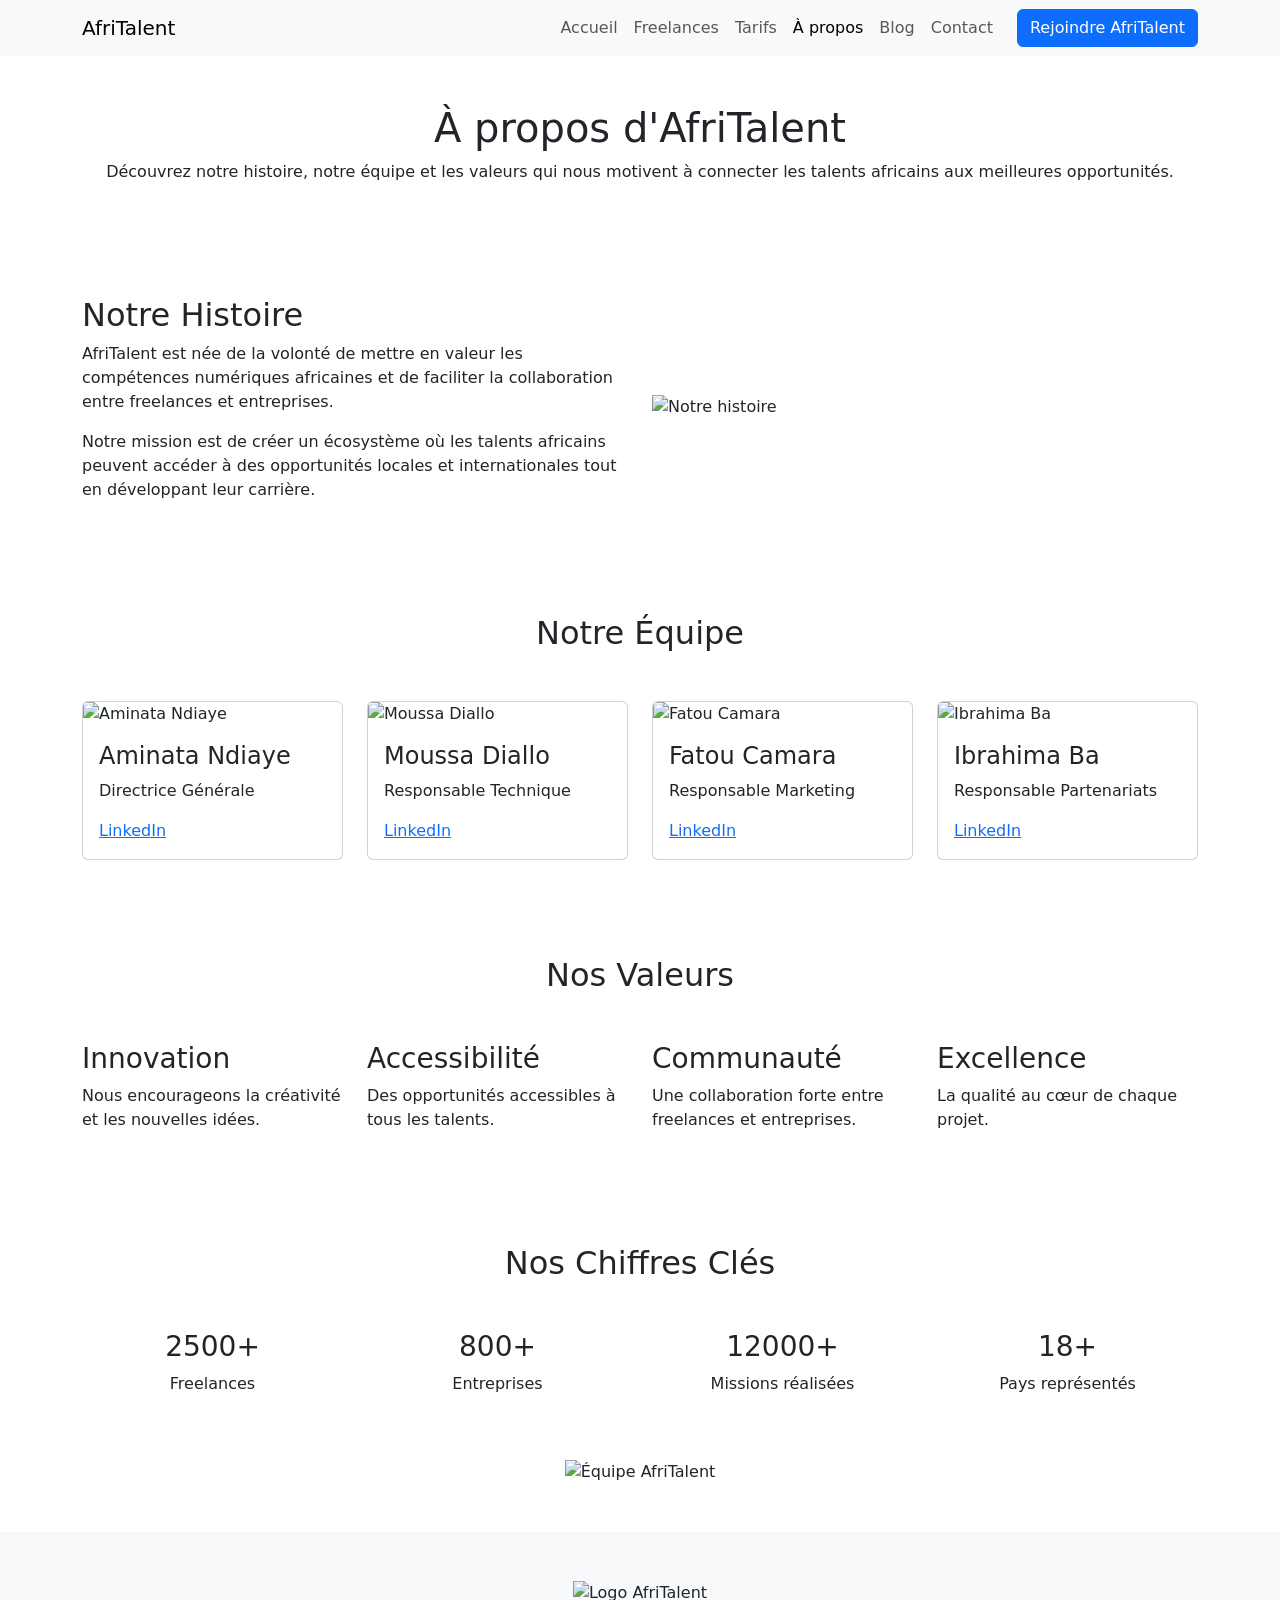
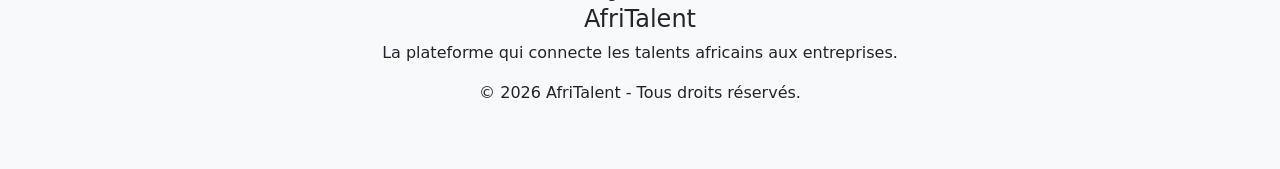
==== about.html @ b0c1ac24 "HTML : structure complète des 5 pages avec sections et contenu texte" ====
<!DOCTYPE html>
<html lang="fr">
<head>
    <meta charset="UTF-8">
    <meta name="viewport" content="width=device-width, initial-scale=1.0">
    <title>AfriTalent - À propos</title>

    <link href="https://cdn.jsdelivr.net/npm/bootstrap@5.3.3/dist/css/bootstrap.min.css" rel="stylesheet">
</head>
<body>

<header>
    <nav class="navbar navbar-expand-lg navbar-light bg-light">
        <div class="container">

            <a class="navbar-brand" href="index.html">AfriTalent</a>

            <button class="navbar-toggler" type="button" data-bs-toggle="collapse" data-bs-target="#menu">
                <span class="navbar-toggler-icon"></span>
            </button>

            <div class="collapse navbar-collapse" id="menu">

                <ul class="navbar-nav ms-auto">
                    <li class="nav-item"><a class="nav-link" href="index.html">Accueil</a></li>
                    <li class="nav-item"><a class="nav-link" href="freelances.html">Freelances</a></li>
                    <li class="nav-item"><a class="nav-link" href="tarifs.html">Tarifs</a></li>
                    <li class="nav-item"><a class="nav-link active" href="about.html">À propos</a></li>
                    <li class="nav-item"><a class="nav-link" href="#">Blog</a></li>
                    <li class="nav-item"><a class="nav-link" href="contact.html">Contact</a></li>
                </ul>

                <a href="#" class="btn btn-primary ms-3">
                    Rejoindre AfriTalent
                </a>

            </div>
        </div>
    </nav>
</header>

<main>

    <!-- HERO -->
    <section class="container py-5 text-center">

        <h1>À propos d'AfriTalent</h1>

        <p>
            Découvrez notre histoire, notre équipe et les valeurs
            qui nous motivent à connecter les talents africains
            aux meilleures opportunités.
        </p>

    </section>

    <!-- NOTRE HISTOIRE -->
    <section class="container py-5">

        <div class="row align-items-center">

            <div class="col-lg-6">

                <h2>Notre Histoire</h2>

                <p>
                    AfriTalent est née de la volonté de mettre en valeur
                    les compétences numériques africaines et de faciliter
                    la collaboration entre freelances et entreprises.
                </p>

                <p>
                    Notre mission est de créer un écosystème où les talents
                    africains peuvent accéder à des opportunités locales et
                    internationales tout en développant leur carrière.
                </p>

            </div>

            <div class="col-lg-6">

                <img src="images/notre-histoire.jpg"
                     alt="Notre histoire"
                     class="img-fluid">

            </div>

        </div>

    </section>

    <!-- ÉQUIPE -->
    <section class="container py-5">

        <h2 class="text-center mb-5">Notre Équipe</h2>

        <div class="row g-4">

            <div class="col-lg-3 col-md-6">
                <article class="card">
                    <img src="images/team1.jpg" alt="Aminata Ndiaye" class="card-img-top">
                    <div class="card-body">
                        <h4>Aminata Ndiaye</h4>
                        <p>Directrice Générale</p>
                        <a href="#">LinkedIn</a>
                    </div>
                </article>
            </div>

            <div class="col-lg-3 col-md-6">
                <article class="card">
                    <img src="images/team2.jpg" alt="Moussa Diallo" class="card-img-top">
                    <div class="card-body">
                        <h4>Moussa Diallo</h4>
                        <p>Responsable Technique</p>
                        <a href="#">LinkedIn</a>
                    </div>
                </article>
            </div>

            <div class="col-lg-3 col-md-6">
                <article class="card">
                    <img src="images/team3.jpg" alt="Fatou Camara" class="card-img-top">
                    <div class="card-body">
                        <h4>Fatou Camara</h4>
                        <p>Responsable Marketing</p>
                        <a href="#">LinkedIn</a>
                    </div>
                </article>
            </div>

            <div class="col-lg-3 col-md-6">
                <article class="card">
                    <img src="images/team4.jpg" alt="Ibrahima Ba" class="card-img-top">
                    <div class="card-body">
                        <h4>Ibrahima Ba</h4>
                        <p>Responsable Partenariats</p>
                        <a href="#">LinkedIn</a>
                    </div>
                </article>
            </div>

        </div>

    </section>

    <!-- VALEURS -->
    <section class="container py-5">

        <h2 class="text-center mb-5">Nos Valeurs</h2>

        <div class="row">

            <div class="col-md-3">
                <article>
                    <h3>Innovation</h3>
                    <p>
                        Nous encourageons la créativité et les nouvelles idées.
                    </p>
                </article>
            </div>

            <div class="col-md-3">
                <article>
                    <h3>Accessibilité</h3>
                    <p>
                        Des opportunités accessibles à tous les talents.
                    </p>
                </article>
            </div>

            <div class="col-md-3">
                <article>
                    <h3>Communauté</h3>
                    <p>
                        Une collaboration forte entre freelances et entreprises.
                    </p>
                </article>
            </div>

            <div class="col-md-3">
                <article>
                    <h3>Excellence</h3>
                    <p>
                        La qualité au cœur de chaque projet.
                    </p>
                </article>
            </div>

        </div>

    </section>

    <!-- CHIFFRES CLÉS -->
    <section class="container py-5">

        <h2 class="text-center mb-5">Nos Chiffres Clés</h2>

        <div class="row text-center">

            <div class="col-md-3">
                <h3>2500+</h3>
                <p>Freelances</p>
            </div>

            <div class="col-md-3">
                <h3>800+</h3>
                <p>Entreprises</p>
            </div>

            <div class="col-md-3">
                <h3>12000+</h3>
                <p>Missions réalisées</p>
            </div>

            <div class="col-md-3">
                <h3>18+</h3>
                <p>Pays représentés</p>
            </div>

        </div>

        <div class="text-center mt-5">
            <img src="images/about-banner.jpg"
                 alt="Équipe AfriTalent"
                 class="img-fluid">
        </div>

    </section>

</main>

<footer class="bg-light py-5">

    <div class="container text-center">

        <img src="images/logo.png"
             alt="Logo AfriTalent"
             width="100">

        <h4>AfriTalent</h4>

        <p>
            La plateforme qui connecte les talents africains aux entreprises.
        </p>

        <p>
            © 2026 AfriTalent - Tous droits réservés.
        </p>

    </div>

</footer>

<script src="https://cdn.jsdelivr.net/npm/bootstrap@5.3.3/dist/js/bootstrap.bundle.min.js"></script>

</body>
</html>
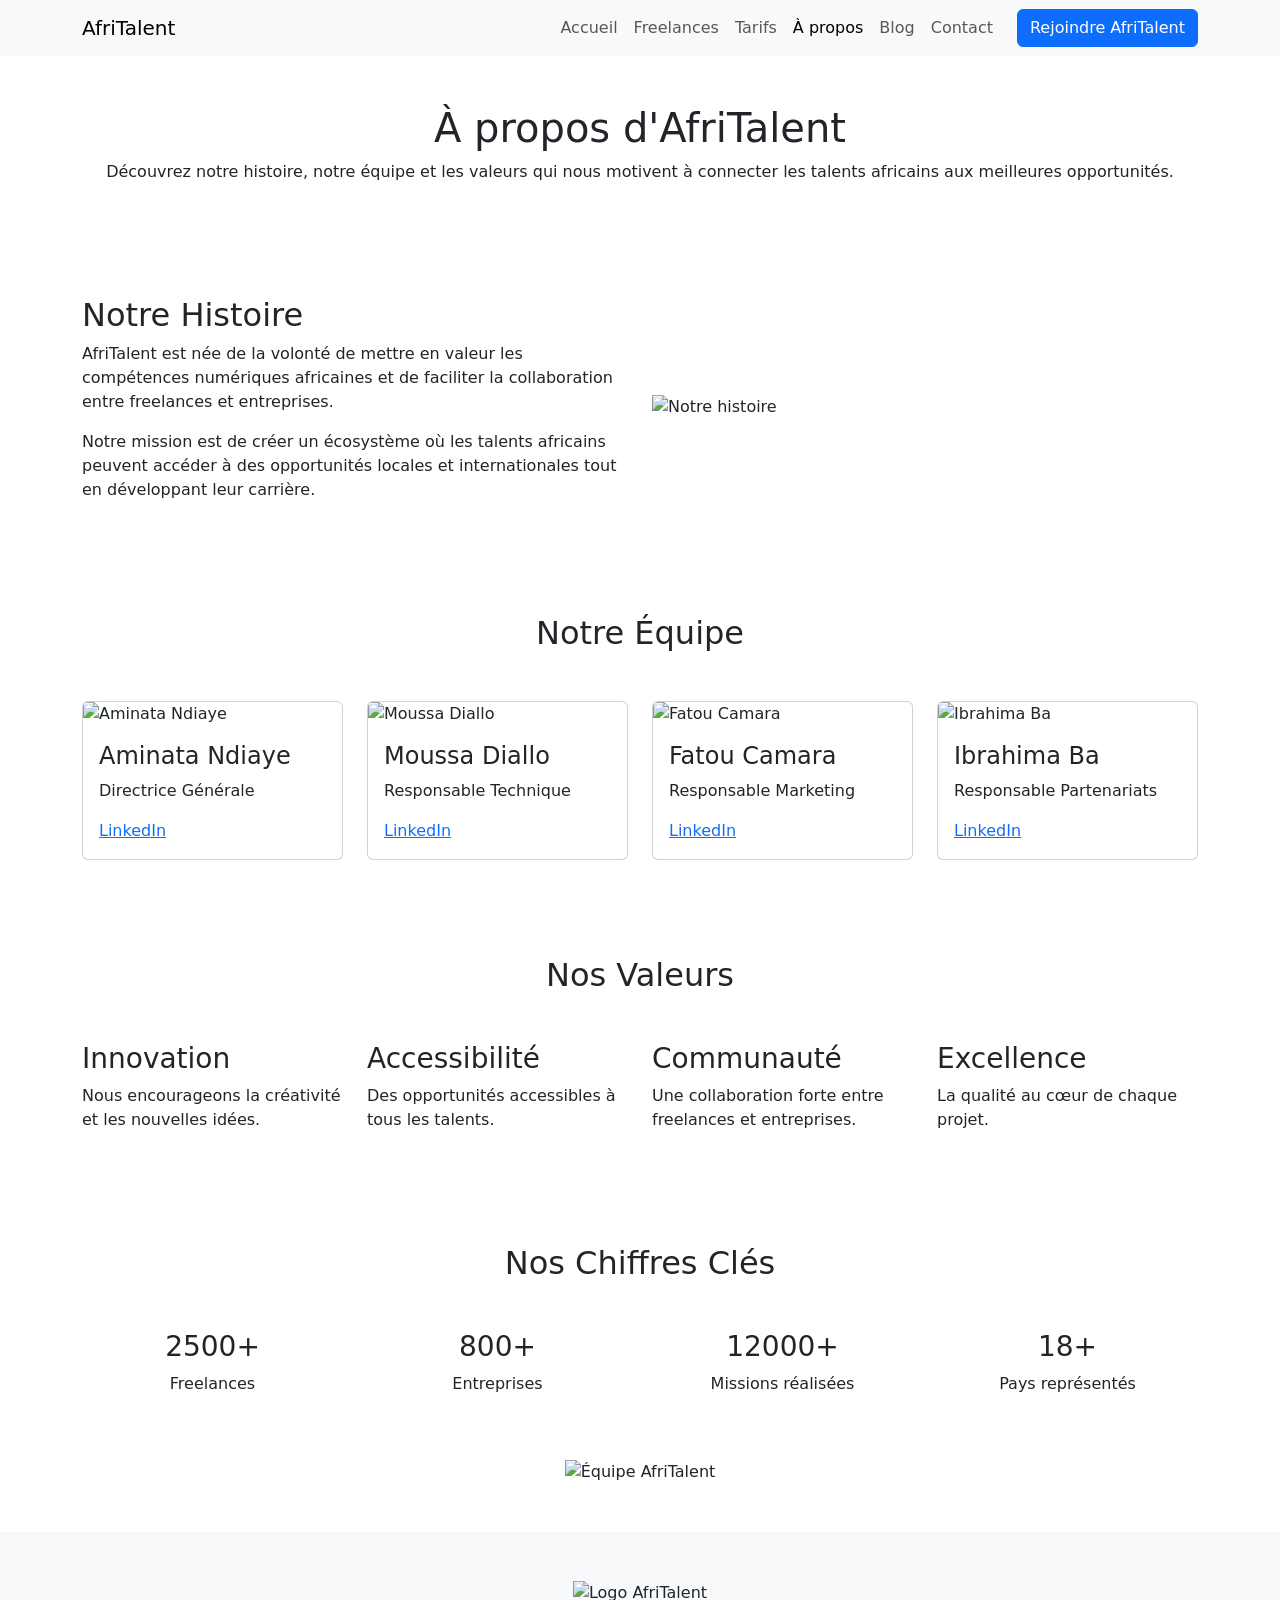
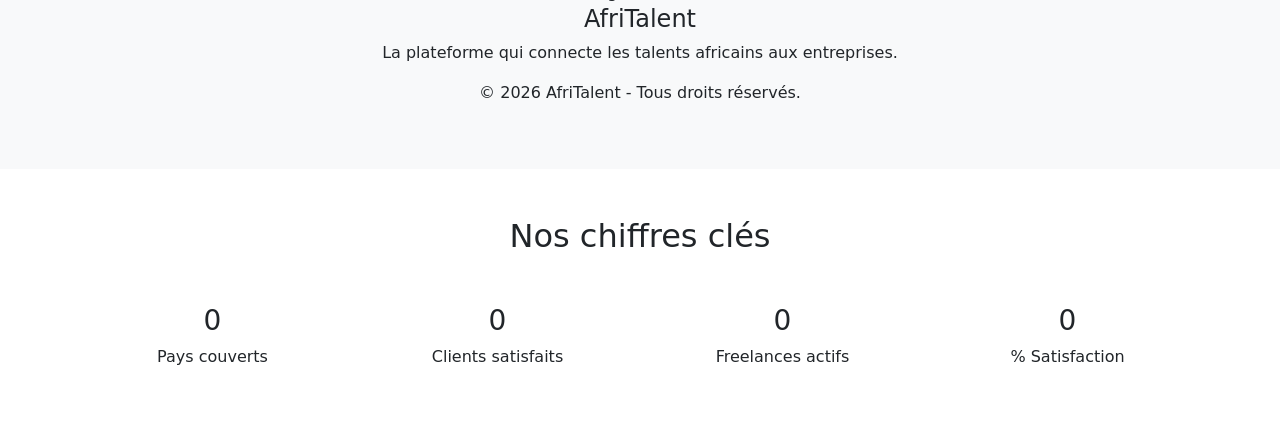
==== commit 3c9a4e27: "JS compteurs animés au scroll et animations fade-in des sections" ====
--- a/about.html
+++ b/about.html
@@ -255,4 +255,33 @@
 <script src="https://cdn.jsdelivr.net/npm/bootstrap@5.3.3/dist/js/bootstrap.bundle.min.js"></script>
 
 </body>
-</html>+</html>
+<section class="container my-5">
+
+    <h2 class="text-center mb-5">Nos chiffres clés</h2>
+
+    <div class="row text-center">
+
+        <div class="col-md-3">
+            <h3 class="counter" data-target="50">0</h3>
+            <p>Pays couverts</p>
+        </div>
+
+        <div class="col-md-3">
+            <h3 class="counter" data-target="10000">0</h3>
+            <p>Clients satisfaits</p>
+        </div>
+
+        <div class="col-md-3">
+            <h3 class="counter" data-target="3000">0</h3>
+            <p>Freelances actifs</p>
+        </div>
+
+        <div class="col-md-3">
+            <h3 class="counter" data-target="98">0</h3>
+            <p>% Satisfaction</p>
+        </div>
+
+    </div>
+
+</section>
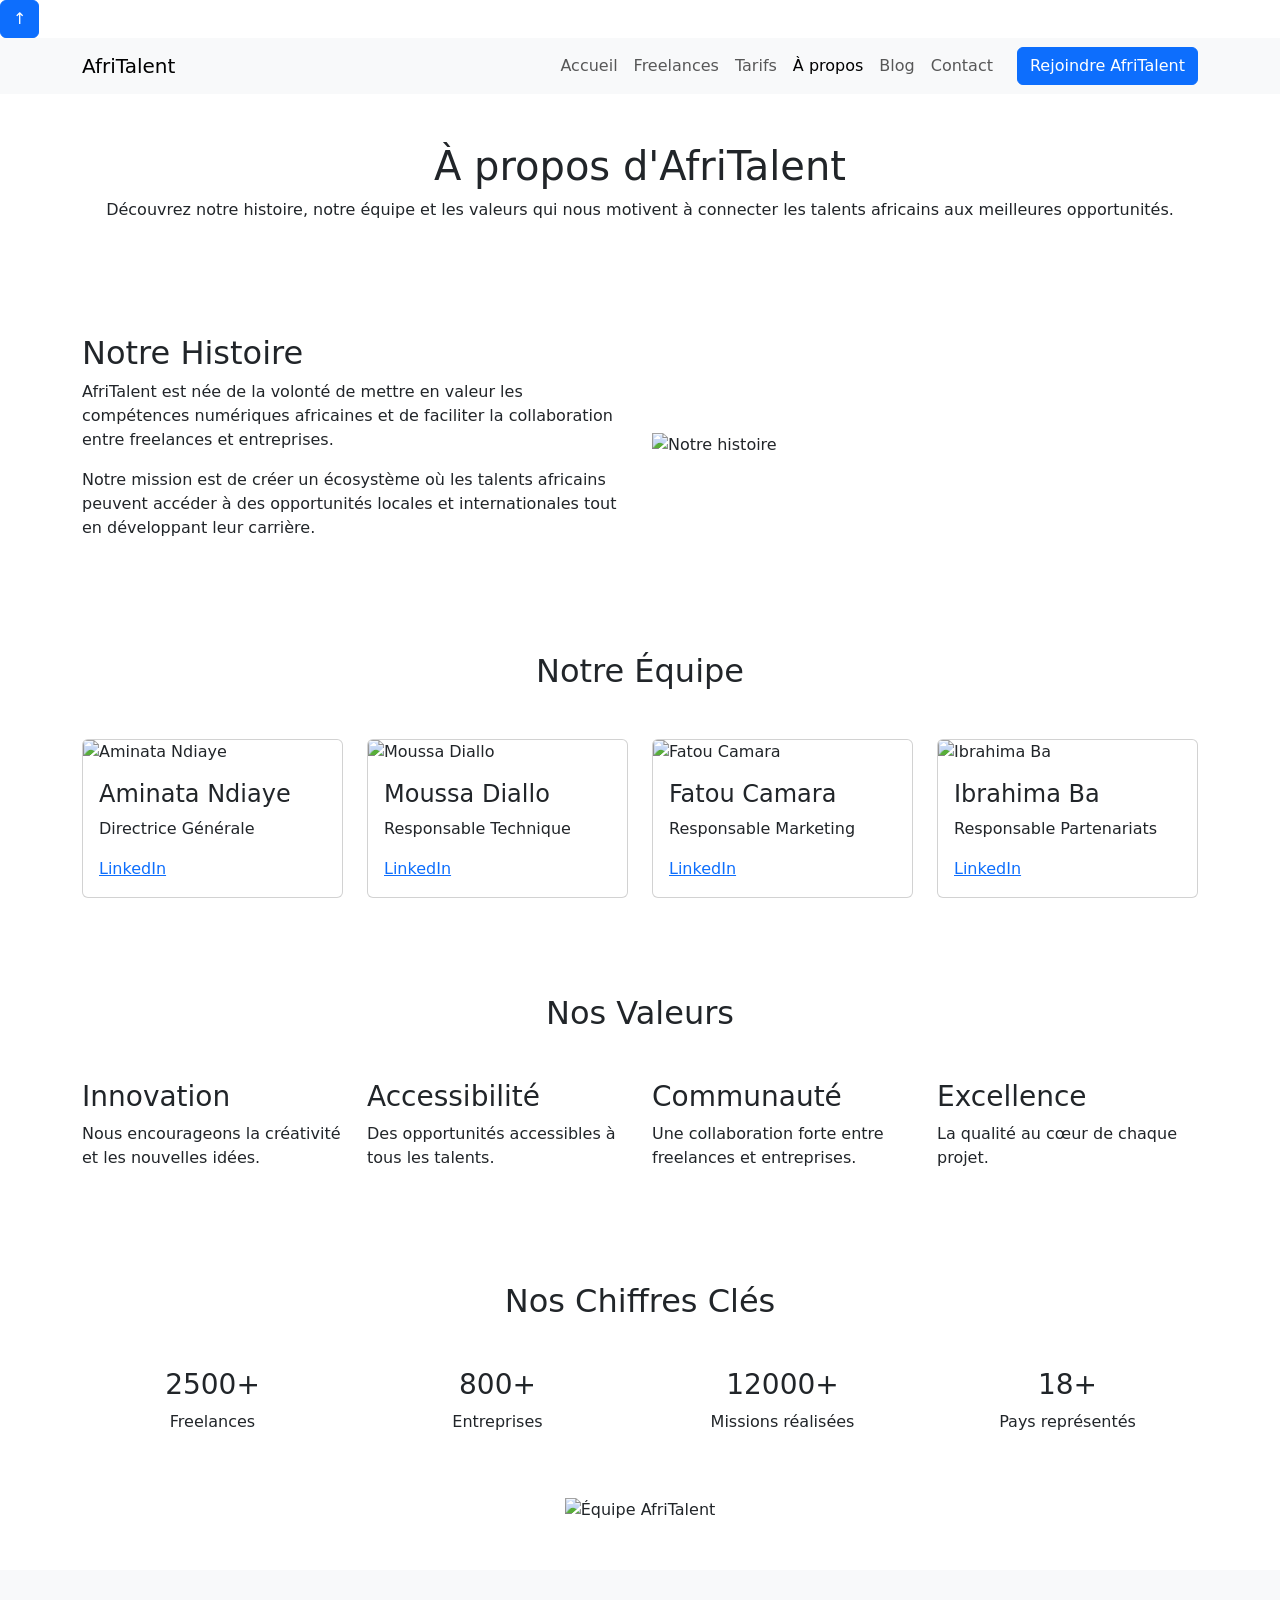
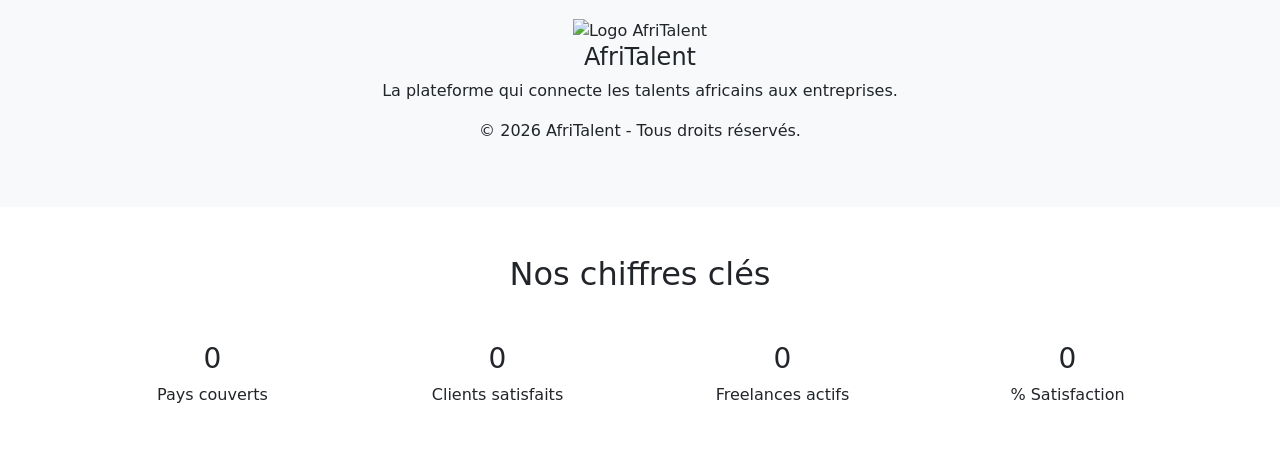
==== commit 0ffe8906: "Finalisation corrections responsive, optimisation du code et commentaires" ====
--- a/about.html
+++ b/about.html
@@ -7,6 +7,10 @@
 
     <link href="https://cdn.jsdelivr.net/npm/bootstrap@5.3.3/dist/css/bootstrap.min.css" rel="stylesheet">
 </head>
+<!-- Bouton retour en haut -->
+<button id="backToTop" class="btn btn-primary">
+    ↑
+</button>
 <body>
 
 <header>
